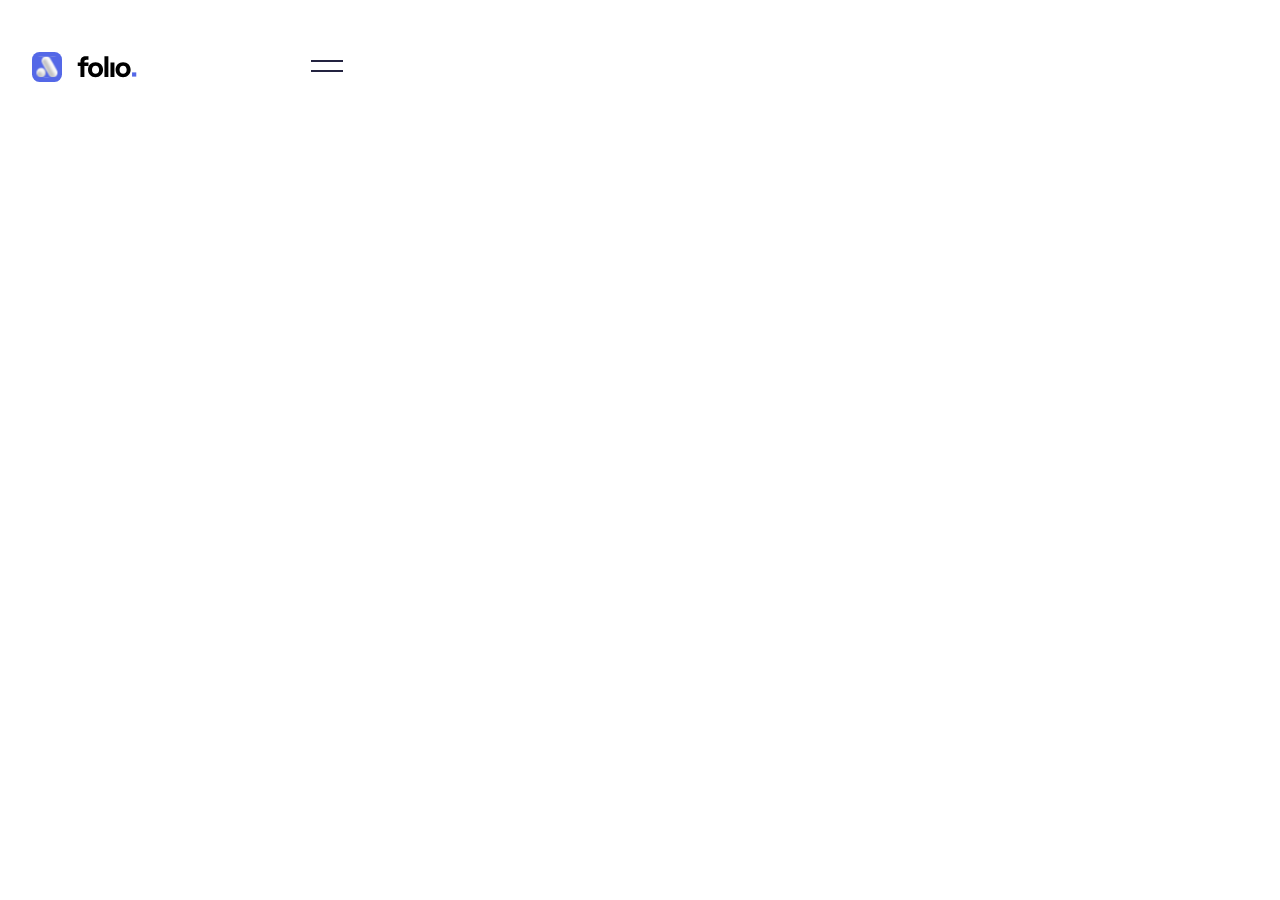
==== index.html @ f4fd773a "Cabeçalho_hero" ====
<!DOCTYPE html>
<html lang="pt-br">
<head>
    <meta charset="UTF-8">
    <meta http-equiv="X-UA-Compatible" content="IE=edge">
    <meta name="viewport" content="width=device-width, initial-scale=1.0">
    <link href="http://fonts.cdnfonts.com/css/sf-pro-display" rel="stylesheet">
    <link rel="stylesheet" href="assets/css/reset.css">
    <link rel="stylesheet" href="assets/css/style.css">
    <title>Folio. - Hero</title>
</head>
<body>
    
    <header class="cabecalho">
       <img src="assets/img/Mobile/logo symbol.svg" alt="Logotipo Folio" class="cabecalho__logo">
       <img src="assets/img/Mobile/folio.svg" alt="Nome Folio" class="cabecalho__folio">
       <button class="cabecalho__menu"><img src="assets/img/Mobile/burger icon.svg" alt=""></button>
       
    </header>
    
</body>
</html>
---- assets/css/style.css ----
body{
    font-family: 'SF Pro Display', sans-serif;
   
}

.cabecalho{
    display: flex;
    justify-content: space-between;
    align-items: center;
    margin: 52px 32px;
  
}

.cabecalho__logo{
    width: 30px;
    height: 30px;
}

.cabecalho__folio{
    position: absolute;
    margin-left: 44.8px;
    width: 60px;
   

}

.cabecalho__menu{
    position: absolute;
    margin-left: 279px;
}

/*.principal__linha{
    position: absolute;
    left: 120px;
    top: -15.31px;

}
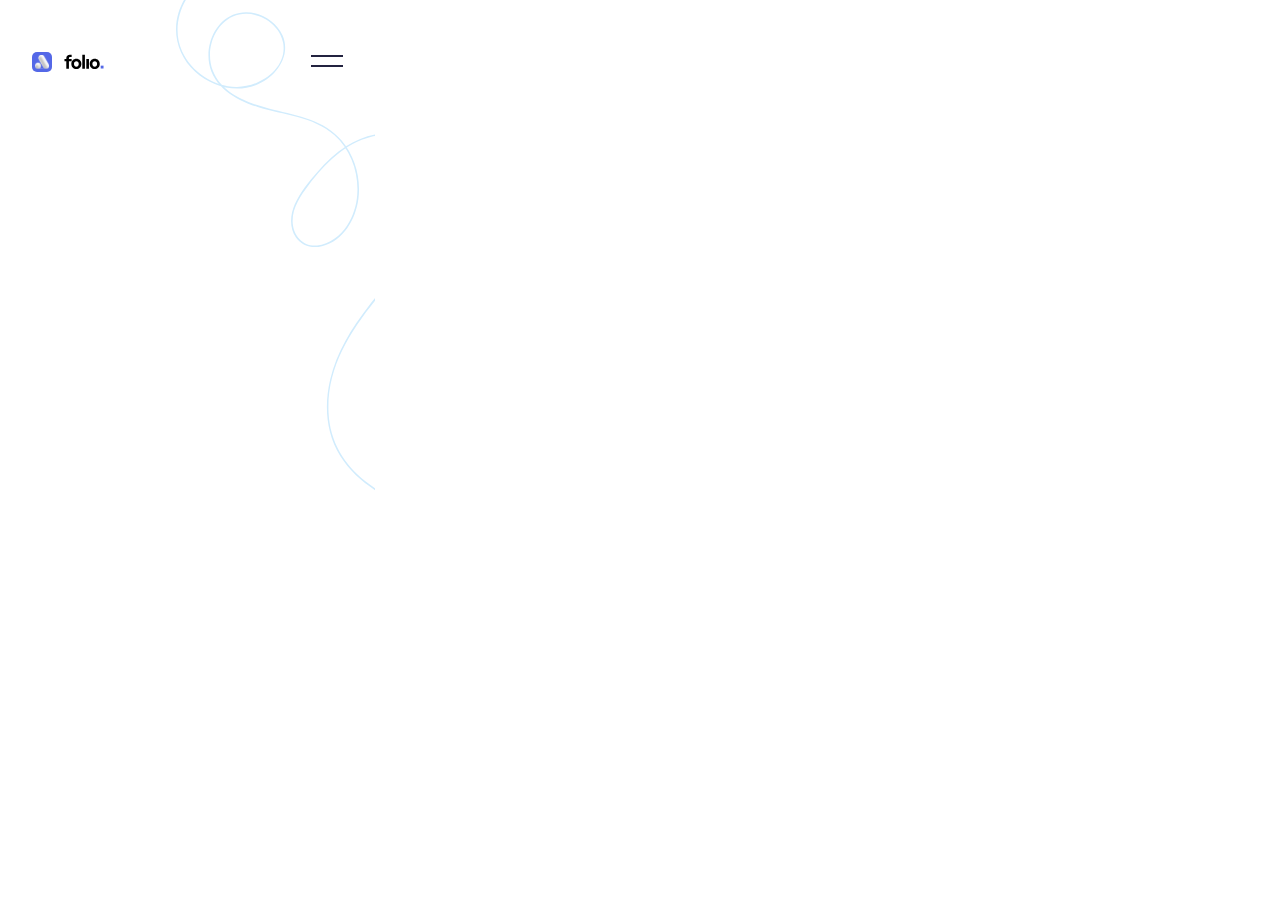
==== commit c99fcd91: "background" ====
--- a/index.html
+++ b/index.html
@@ -15,7 +15,7 @@
        <img src="assets/img/Mobile/logo symbol.svg" alt="Logotipo Folio" class="cabecalho__logo">
        <img src="assets/img/Mobile/folio.svg" alt="Nome Folio" class="cabecalho__folio">
        <button class="cabecalho__menu"><img src="assets/img/Mobile/burger icon.svg" alt=""></button>
-       
+       <img src="assets/img/Mobile/line-1.svg" class="cabecalho__background">
     </header>
     
 </body>
--- a/assets/css/style.css
+++ b/assets/css/style.css
@@ -7,31 +7,34 @@
     display: flex;
     justify-content: space-between;
     align-items: center;
-    margin: 52px 32px;
-  
+    padding: 52px 32px;
+   
+   
 }
 
 .cabecalho__logo{
-    width: 30px;
-    height: 30px;
+    width: 20px;
+    height: 20px;
+ 
 }
 
 .cabecalho__folio{
     position: absolute;
-    margin-left: 44.8px;
-    width: 60px;
-   
-
+    width: 40px;
+    height: 23.7px;
+    padding: 32px;
+    
 }
 
 .cabecalho__menu{
     position: absolute;
-    margin-left: 279px;
+    left: 311px;
+    
 }
 
-/*.principal__linha{
+.cabecalho__background{
     position: absolute;
-    left: 120px;
+    left: 176px;
     top: -15.31px;
-
+   
 }
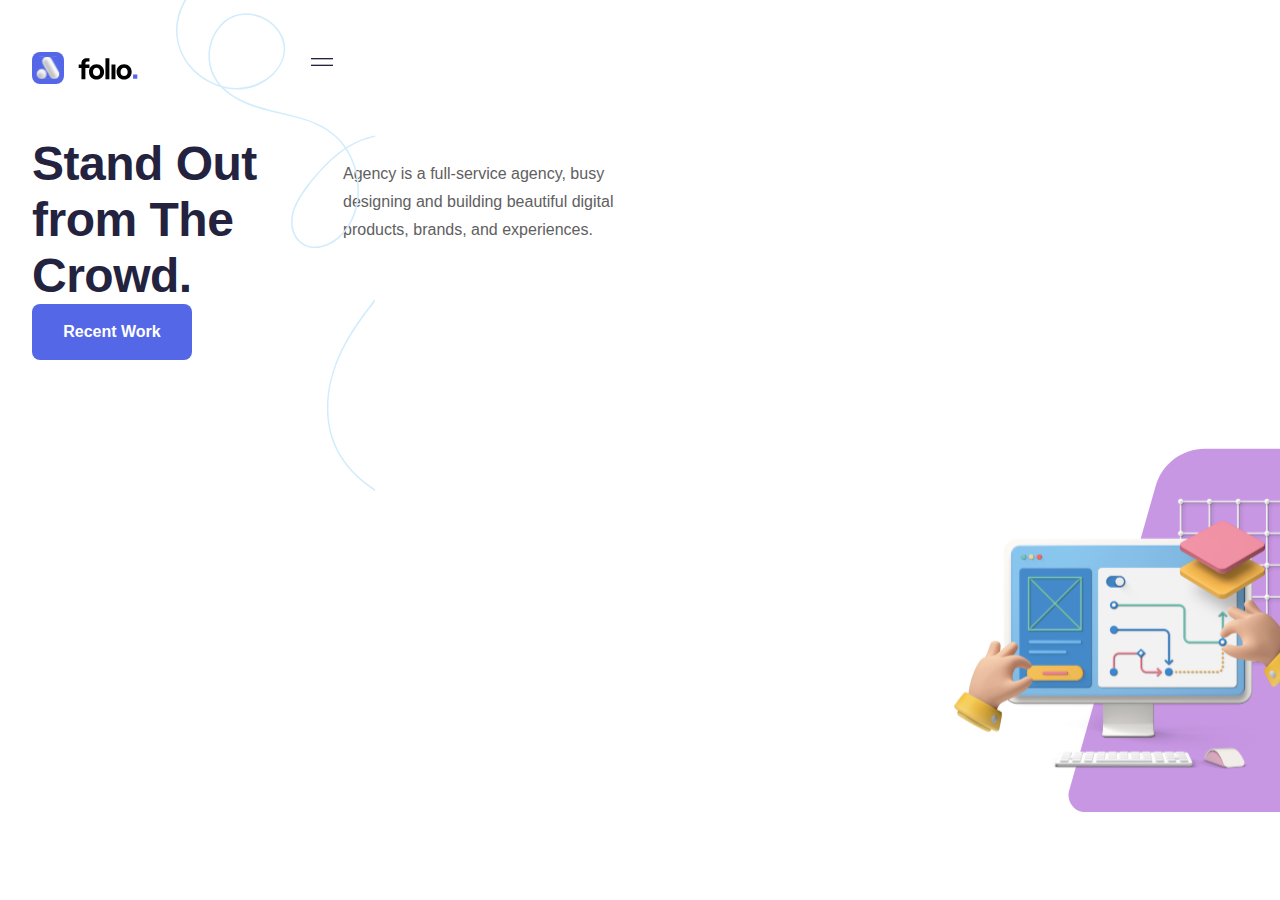
==== commit 8dc3012b: "conclusao Mobile-hero" ====
--- a/index.html
+++ b/index.html
@@ -4,7 +4,7 @@
     <meta charset="UTF-8">
     <meta http-equiv="X-UA-Compatible" content="IE=edge">
     <meta name="viewport" content="width=device-width, initial-scale=1.0">
-    <link href="http://fonts.cdnfonts.com/css/sf-pro-display" rel="stylesheet">
+    <link rel="preconnect" href="https://fonts.googleapis.com">
     <link rel="stylesheet" href="assets/css/reset.css">
     <link rel="stylesheet" href="assets/css/style.css">
     <title>Folio. - Hero</title>
@@ -14,9 +14,20 @@
     <header class="cabecalho">
        <img src="assets/img/Mobile/logo symbol.svg" alt="Logotipo Folio" class="cabecalho__logo">
        <img src="assets/img/Mobile/folio.svg" alt="Nome Folio" class="cabecalho__folio">
-       <button class="cabecalho__menu"><img src="assets/img/Mobile/burger icon.svg" alt=""></button>
-       <img src="assets/img/Mobile/line-1.svg" class="cabecalho__background">
+       <button class="cabecalho__menu"><img src="assets/img/Mobile/burger icon.svg" alt="menu"></button>
+       <img src="assets/img/Mobile/line-1.svg"  alt="Background" class="cabecalho__background">
     </header>
-    
+    <main class="principal">
+        <section class="textos">
+            <h1 class="texto1">Stand Out from The Crowd.</h1>
+            <p>Agency is a full-service agency, busy designing and building beautiful digital products, brands, and experiences.</p>
+        </section>
+        <section class="botao">
+            <button class="botao__recent">Recent Work</button>
+        </section>
+        <div class="imagem">
+            <img src="assets/img/Mobile/3d + wall copy.svg" alt="imagem" class="imagem__mobile3d">
+        </div>
+    </main>
 </body>
 </html>--- a/assets/css/style.css
+++ b/assets/css/style.css
@@ -1,40 +1,97 @@
 body{
-    font-family: 'SF Pro Display', sans-serif;
-   
+    font-family: 'Roboto', sans-serif;
 }
 
 .cabecalho{
     display: flex;
     justify-content: space-between;
-    align-items: center;
     padding: 52px 32px;
-   
-   
 }
 
 .cabecalho__logo{
-    width: 20px;
-    height: 20px;
- 
+    width: 32px;
+    height: 32px;
 }
 
 .cabecalho__folio{
     position: absolute;
-    width: 40px;
+    width: 60px;
     height: 23.7px;
-    padding: 32px;
-    
+    padding: 5px 46px ;
+
 }
 
 .cabecalho__menu{
     position: absolute;
     left: 311px;
-    
+    width: 22px;
+    height: 2px;
 }
-
 .cabecalho__background{
     position: absolute;
     left: 176px;
-    top: -15.31px;
+    top: -14.31px;
+}
+
+.principal{
+    padding: 0px 32px;
+}
+
+.textos{
+    display: flex;
+    flex-wrap: wrap;
+}
+
+.texto1{
+    width: 311px;
+    height: 168px;
+    font-size: 48px;
+    font-weight: 700;
+    letter-spacing: -0.5px;
+    line-height: 56px;
+    color: #232340;
+}
+
+p{
+    width: 311px;
+    height: 84px;
+    top: 192px;
+    font-weight: 400;
+    font-size: 16px;
+    line-height: 28px;
+    color: #606060;
+    padding: 24px 0px;
+}
+
+.botao{
+    display: flex;
+    align-items: center;
+}
+
+.botao__recent{
+    width: 160px;
+    height: 56px;
+    border-radius: 8px;
+    background-color: #5468E7;
+    font-weight: 600;
+    font-size: 16px;
+    line-height: 22px;
+    align-items: center;
+    text-decoration: none;
+    cursor: pointer;
+    color: #FFFFFF;
+}
+
+.imagem{
+    display: flex;
+    justify-self: end;
    
 }
+
+.imagem__mobile3d{
+position: absolute;
+top: 337px;
+right: -3px
+
+;
+}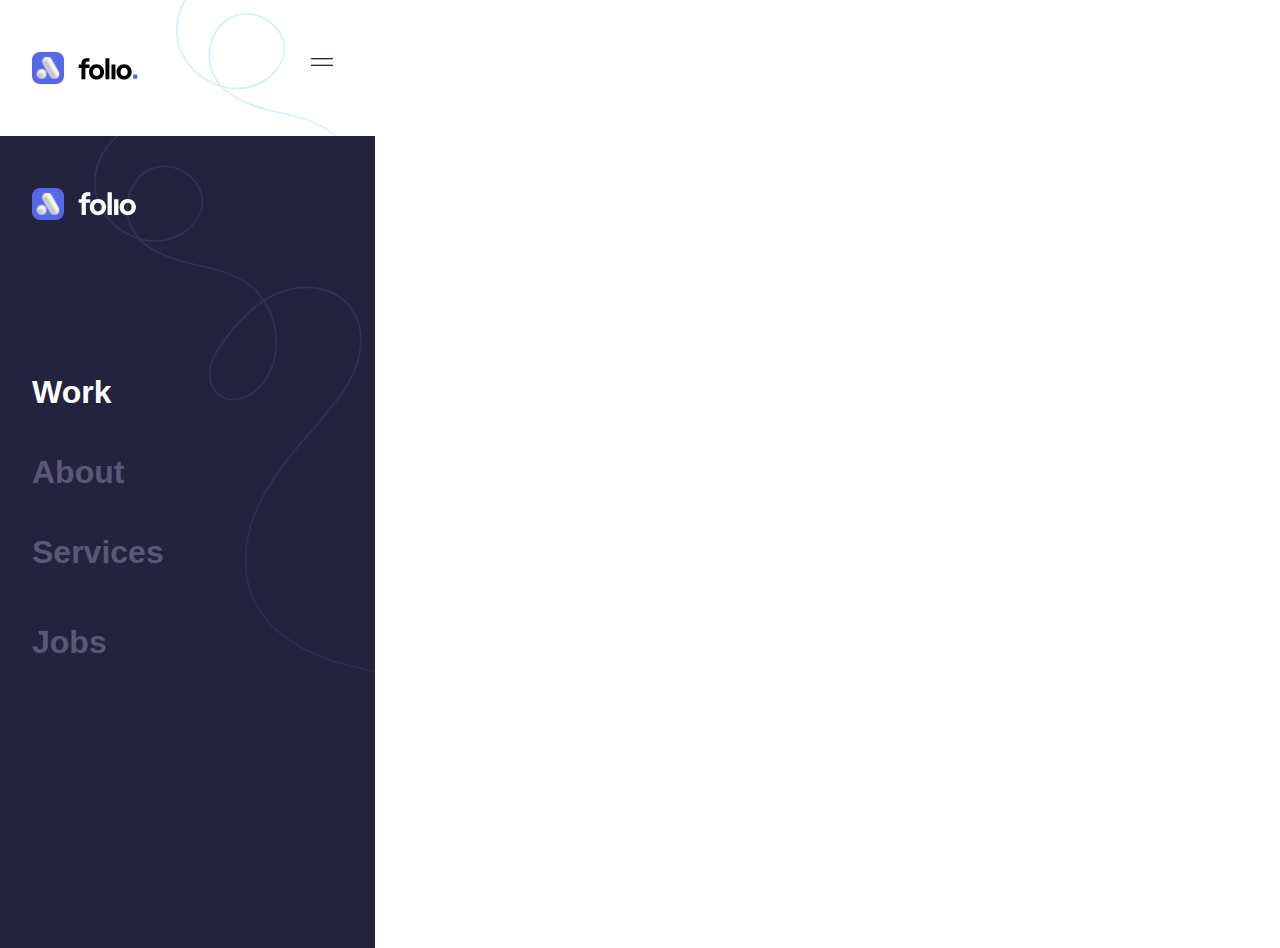
==== commit 78f4e678: "layout menu lateral incompleto" ====
--- a/index.html
+++ b/index.html
@@ -15,19 +15,17 @@
        <img src="assets/img/Mobile/logo symbol.svg" alt="Logotipo Folio" class="cabecalho__logo">
        <img src="assets/img/Mobile/folio.svg" alt="Nome Folio" class="cabecalho__folio">
        <button class="cabecalho__menu"><img src="assets/img/Mobile/burger icon.svg" alt="menu"></button>
-       <img src="assets/img/Mobile/line-1.svg"  alt="Background" class="cabecalho__background">
+      
     </header>
-    <main class="principal">
-        <section class="textos">
-            <h1 class="texto1">Stand Out from The Crowd.</h1>
-            <p>Agency is a full-service agency, busy designing and building beautiful digital products, brands, and experiences.</p>
-        </section>
-        <section class="botao">
-            <button class="botao__recent">Recent Work</button>
-        </section>
-        <div class="imagem">
-            <img src="assets/img/Mobile/3d + wall copy.svg" alt="imagem" class="imagem__mobile3d">
-        </div>
-    </main>
+    <nav class="menu-lateral">
+        <img src="assets/img/Mobile/logo symbol.svg" alt="Logotipo" class="menu-lateral__logo">
+        <img src="assets/img/Mobile/folio_branco.svg" alt="nome Folio." class="menu-lateral__folio">
+        <a href="#" class="menu-lateral__link menu-lateral__link--work">Work</a>
+        <a href="#" class="menu-lateral__link menu-lateral__link--about">About</a>
+        <a href="#" class="menu-lateral__link menu-lateral__link--services">Services</a>
+        <a href="#" class="menu-lateral__link menu-lateral__link--jobs">Jobs</a>
+    </nav>
+
+    
 </body>
 </html>--- a/assets/css/style.css
+++ b/assets/css/style.css
@@ -1,5 +1,8 @@
 body{
     font-family: 'Roboto', sans-serif;
+    background: url(../img/Mobile/line-1.svg);
+    background-repeat: no-repeat;
+    background-position: 176px -14.31px;
 }
 
 .cabecalho{
@@ -33,65 +36,68 @@
     top: -14.31px;
 }
 
-.principal{
-    padding: 0px 32px;
+.menu-lateral{
+    display: flex;
+    flex-direction: column;
+    width: 375px;
+    height: 812px;
+    background: url(../img/Mobile/Path\ Copy_menu-lateral.svg);
+    background-repeat: no-repeat;
+    background-position: 94px -13px ;
+    background-color: #232340;
+
 }
 
-.textos{
-    display: flex;
-    flex-wrap: wrap;
+.menu-lateral__logo{
+    width: 32px;
+    height: 32px;
+    padding: 52px 32px;
+}
+.menu-lateral__folio{
+    width: 60px;
+    height: 23.87px;
+    position: absolute;
+    padding: 56.35px 76.8px;
+    
 }
 
-.texto1{
-    width: 311px;
-    height: 168px;
-    font-size: 48px;
+.menu-lateral__link--work{
+    width: 75px;
+    height: 40px;
+    font-size: 32px;
+    line-height: 40px;
     font-weight: 700;
-    letter-spacing: -0.5px;
-    line-height: 56px;
-    color: #232340;
+    color: #FFFFFF;
+    margin: 100px 268px 506px 32px;
 }
 
-p{
-    width: 311px;
-    height: 84px;
-    top: 192px;
-    font-weight: 400;
-    font-size: 16px;
-    line-height: 28px;
-    color: #606060;
-    padding: 24px 0px;
+.menu-lateral__link--about{
+    height: 40px;
+    font-size: 32px;
+    font-weight: 700;
+    color: #595976;
+    position: absolute;
+    margin: 320px 255px 426px 32px;
+    
 }
 
-.botao{
-    display: flex;
-    align-items: center;
+.menu-lateral__link--services{
+    height: 40px;
+    font-size: 32px;
+    color: #595976;
+    font-weight: 700;
+    position: absolute;
+    margin: 400px 255px 426px 32px;
 }
 
-.botao__recent{
-    width: 160px;
-    height: 56px;
-    border-radius: 8px;
-    background-color: #5468E7;
-    font-weight: 600;
-    font-size: 16px;
-    line-height: 22px;
-    align-items: center;
-    text-decoration: none;
-    cursor: pointer;
-    color: #FFFFFF;
+.menu-lateral__link--jobs{
+    height: 40px;
+    font-size: 32px;
+    color: #595976;
+    font-weight: 700;
+    position: absolute;
+    margin: 490px 255px 426px 32px;
+
 }
 
-.imagem{
-    display: flex;
-    justify-self: end;
-   
-}
 
-.imagem__mobile3d{
-position: absolute;
-top: 337px;
-right: -3px
-
-;
-}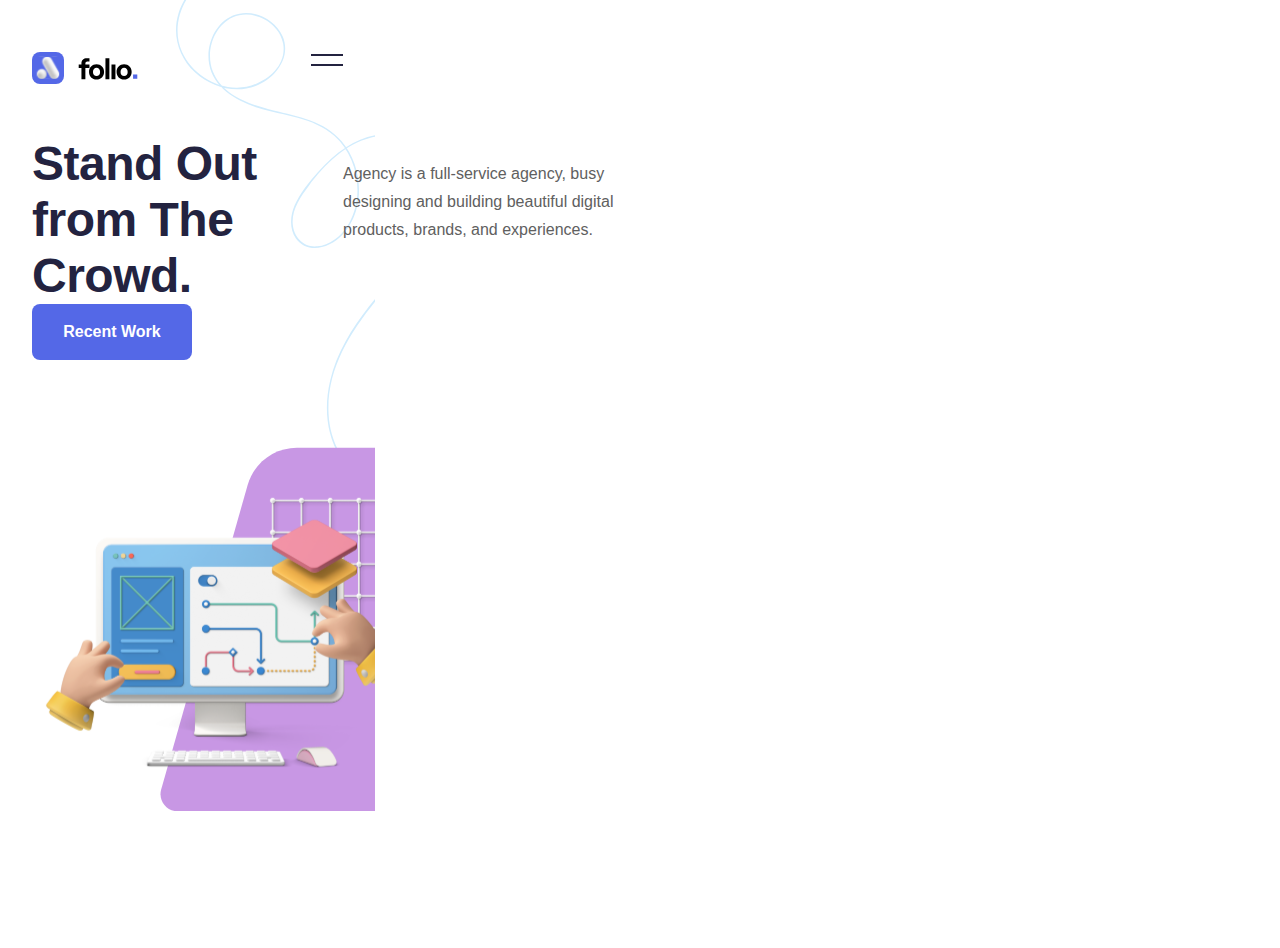
==== commit 1ad73590: "Mobile-menu completo" ====
--- a/index.html
+++ b/index.html
@@ -20,12 +20,27 @@
     <nav class="menu-lateral">
         <img src="assets/img/Mobile/logo symbol.svg" alt="Logotipo" class="menu-lateral__logo">
         <img src="assets/img/Mobile/folio_branco.svg" alt="nome Folio." class="menu-lateral__folio">
-        <a href="#" class="menu-lateral__link menu-lateral__link--work">Work</a>
-        <a href="#" class="menu-lateral__link menu-lateral__link--about">About</a>
-        <a href="#" class="menu-lateral__link menu-lateral__link--services">Services</a>
-        <a href="#" class="menu-lateral__link menu-lateral__link--jobs">Jobs</a>
+        <a href="assets/pages/404.html"><button class="menu-lateral__fechar"><img src="assets/img/Mobile/burger icon - x.svg" alt="Retornar"></button></a>
+        <a href="assets/pages/work.html" class="menu-lateral__link menu-lateral__link--work">Work</a>
+        <a href="assets/pages/about.html" class="menu-lateral__link menu-lateral__link--about">About</a>
+        <a href="assets/pages/services.html" class="menu-lateral__link menu-lateral__link--services">Services</a>
+        <a href="assets/pages/jobs.html" class="menu-lateral__link menu-lateral__link--jobs">Jobs</a>
+        <img src="assets/img/Mobile/logo-instagram.svg" alt="Logo Instagram" class="logo__instagram">
+        <div class="logo__instagram--borda"></div>
+        <img src="assets/img/Mobile/logo-youtube.svg" alt="Logo Youtube" class="logo__youtube">
+        <img src="assets/img/Mobile/icon-facebook.svg" alt="Logo Facebook" class="logo__facebook">
+        
     </nav>
-
-    
+    <script src="index.js"></script>
+    <main class="principal">
+        <section class="textos">
+            <h1 class="texto1">Stand Out from The Crowd.</h1>
+            <p>Agency is a full-service agency, busy designing and building beautiful digital products, brands, and experiences.</p>
+        </section>
+        <section class="botao">
+            <a href="assets/pages/recent_work.html"><button class="botao__recent">Recent Work</button></a>
+        </section>
+        <div id="imagem"></div>
+    </main>
 </body>
 </html>--- a/assets/css/style.css
+++ b/assets/css/style.css
@@ -3,8 +3,9 @@
     background: url(../img/Mobile/line-1.svg);
     background-repeat: no-repeat;
     background-position: 176px -14.31px;
-}
-
+   
+}
+/*Cabeçalho*/
 .cabecalho{
     display: flex;
     justify-content: space-between;
@@ -27,7 +28,7 @@
 .cabecalho__menu{
     position: absolute;
     left: 311px;
-    width: 22px;
+    width: 32px;
     height: 2px;
 }
 .cabecalho__background{
@@ -36,16 +37,26 @@
     top: -14.31px;
 }
 
+ /*Menu lateral - Menu*/
 .menu-lateral{
     display: flex;
     flex-direction: column;
-    width: 375px;
     height: 812px;
     background: url(../img/Mobile/Path\ Copy_menu-lateral.svg);
     background-repeat: no-repeat;
     background-position: 94px -13px ;
     background-color: #232340;
 
+    position: absolute;
+    right:  -100vh;
+    transition: .25s;
+    
+}
+
+.menu-lateral--ativo{
+    position: absolute; top: -0%;
+    right: 0;
+    transition: .25s;
 }
 
 .menu-lateral__logo{
@@ -61,6 +72,13 @@
     
 }
 
+.menu-lateral__fechar{
+    position: absolute;
+    padding-left: 304.37px;
+    top: 40.37px;
+   
+}
+
 .menu-lateral__link--work{
     width: 75px;
     height: 40px;
@@ -100,4 +118,101 @@
 
 }
 
-
+.logo__instagram{
+    position: absolute;
+    width: 11px;
+    height: 11px;
+    top: 716px;
+    left: 204px;
+      
+    
+}
+
+.logo__instagram--borda{
+    position: absolute;
+    width: 27px;
+    height: 27px;
+    top: 708px;
+    left: 195px;
+    border-radius: 50%;
+    mix-blend-mode: normal;
+    opacity: 0.2;
+    border: 1px solid #D8D8D8;
+}
+
+.logo__youtube{
+    position: absolute;
+    width: 30px;
+    height: 30px;
+    top: 706px;
+    left: 132px;
+}
+.logo__facebook{
+    position: absolute;
+    width: 30px;
+    height: 30px;
+    top: 706px;
+    left: 61px;
+}
+/*corpo - Page Home*/
+.principal{
+    padding: 0px 32px;
+}
+
+.textos{
+    display: flex;
+    flex-wrap: wrap;
+}
+
+.texto1{
+    width: 311px;
+    height: 168px;
+    font-size: 48px;
+    font-weight: 700;
+    letter-spacing: -0.5px;
+    line-height: 56px;
+    color: #232340;
+}
+
+p{
+    width: 311px;
+    height: 84px;
+    top: 192px;
+    font-weight: 400;
+    font-size: 16px;
+    line-height: 28px;
+    color: #606060;
+    padding: 24px 0px;
+}
+
+.botao{
+    display: flex;
+    align-items: center;
+}
+
+.botao__recent{
+    width: 160px;
+    height: 56px;
+    border-radius: 8px;
+    background-color: #5468E7;
+    font-weight: 600;
+    font-size: 16px;
+    line-height: 22px;
+    align-items: center;
+    text-decoration: none;
+    cursor: pointer;
+    color: #FFFFFF;
+}
+/*imagem final como background*/
+main{
+    height: 700px;
+    background: url(../img/Mobile/3d\ +\ wall\ copy.svg);
+    background-repeat: no-repeat;
+    background-position: 0px 200px ;
+}
+
+
+
+
+
+
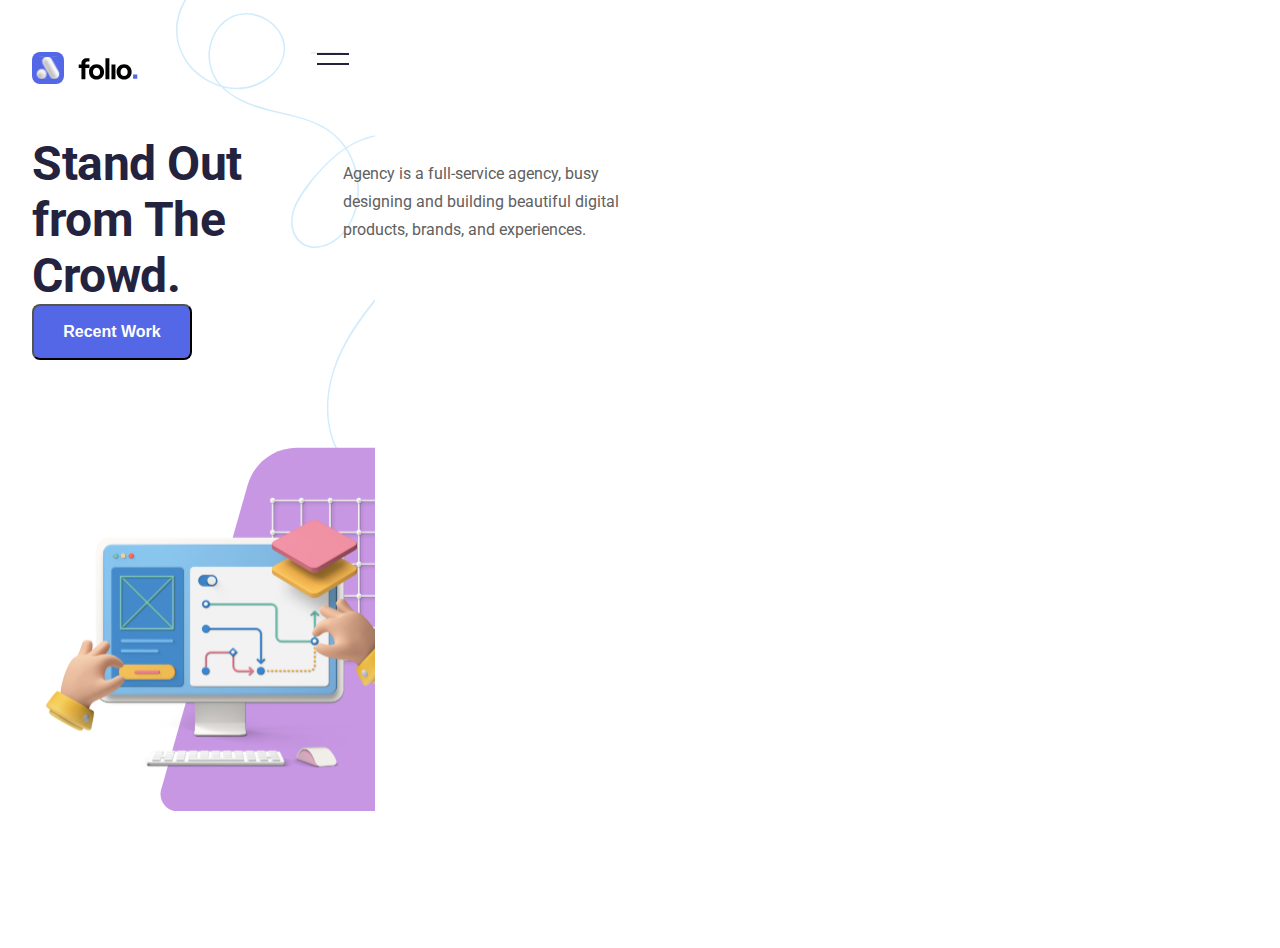
==== commit 9b344fbe: "Atualização para entrega" ====
--- a/index.html
+++ b/index.html
@@ -2,12 +2,12 @@
 <html lang="pt-br">
 <head>
     <meta charset="UTF-8">
-    <meta http-equiv="X-UA-Compatible" content="IE=edge">
-    <meta name="viewport" content="width=device-width, initial-scale=1.0">
-    <link rel="preconnect" href="https://fonts.googleapis.com">
+    <meta name="viewport" content="width=device-width">
+    <title>Folio. - Hero</title>
     <link rel="stylesheet" href="assets/css/reset.css">
     <link rel="stylesheet" href="assets/css/style.css">
-    <title>Folio. - Hero</title>
+    <link href="https://fonts.googleapis.com/css2?family=Roboto:wght@300&display=swap" rel="stylesheet">
+    
 </head>
 <body>
     
@@ -20,7 +20,7 @@
     <nav class="menu-lateral">
         <img src="assets/img/Mobile/logo symbol.svg" alt="Logotipo" class="menu-lateral__logo">
         <img src="assets/img/Mobile/folio_branco.svg" alt="nome Folio." class="menu-lateral__folio">
-        <a href="assets/pages/404.html"><button class="menu-lateral__fechar"><img src="assets/img/Mobile/burger icon - x.svg" alt="Retornar"></button></a>
+        <a href="assets/pages/404.html"><img src="assets/img/Mobile/burger icon - x.svg" alt="Retornar" class="menu-lateral__fechar"></a>
         <a href="assets/pages/work.html" class="menu-lateral__link menu-lateral__link--work">Work</a>
         <a href="assets/pages/about.html" class="menu-lateral__link menu-lateral__link--about">About</a>
         <a href="assets/pages/services.html" class="menu-lateral__link menu-lateral__link--services">Services</a>
--- a/assets/css/style.css
+++ b/assets/css/style.css
@@ -30,6 +30,8 @@
     left: 311px;
     width: 32px;
     height: 2px;
+    border: none;
+
 }
 .cabecalho__background{
     position: absolute;
@@ -74,8 +76,12 @@
 
 .menu-lateral__fechar{
     position: absolute;
-    padding-left: 304.37px;
     top: 40.37px;
+    left: 304.37px;
+    
+   
+   
+
    
 }
 
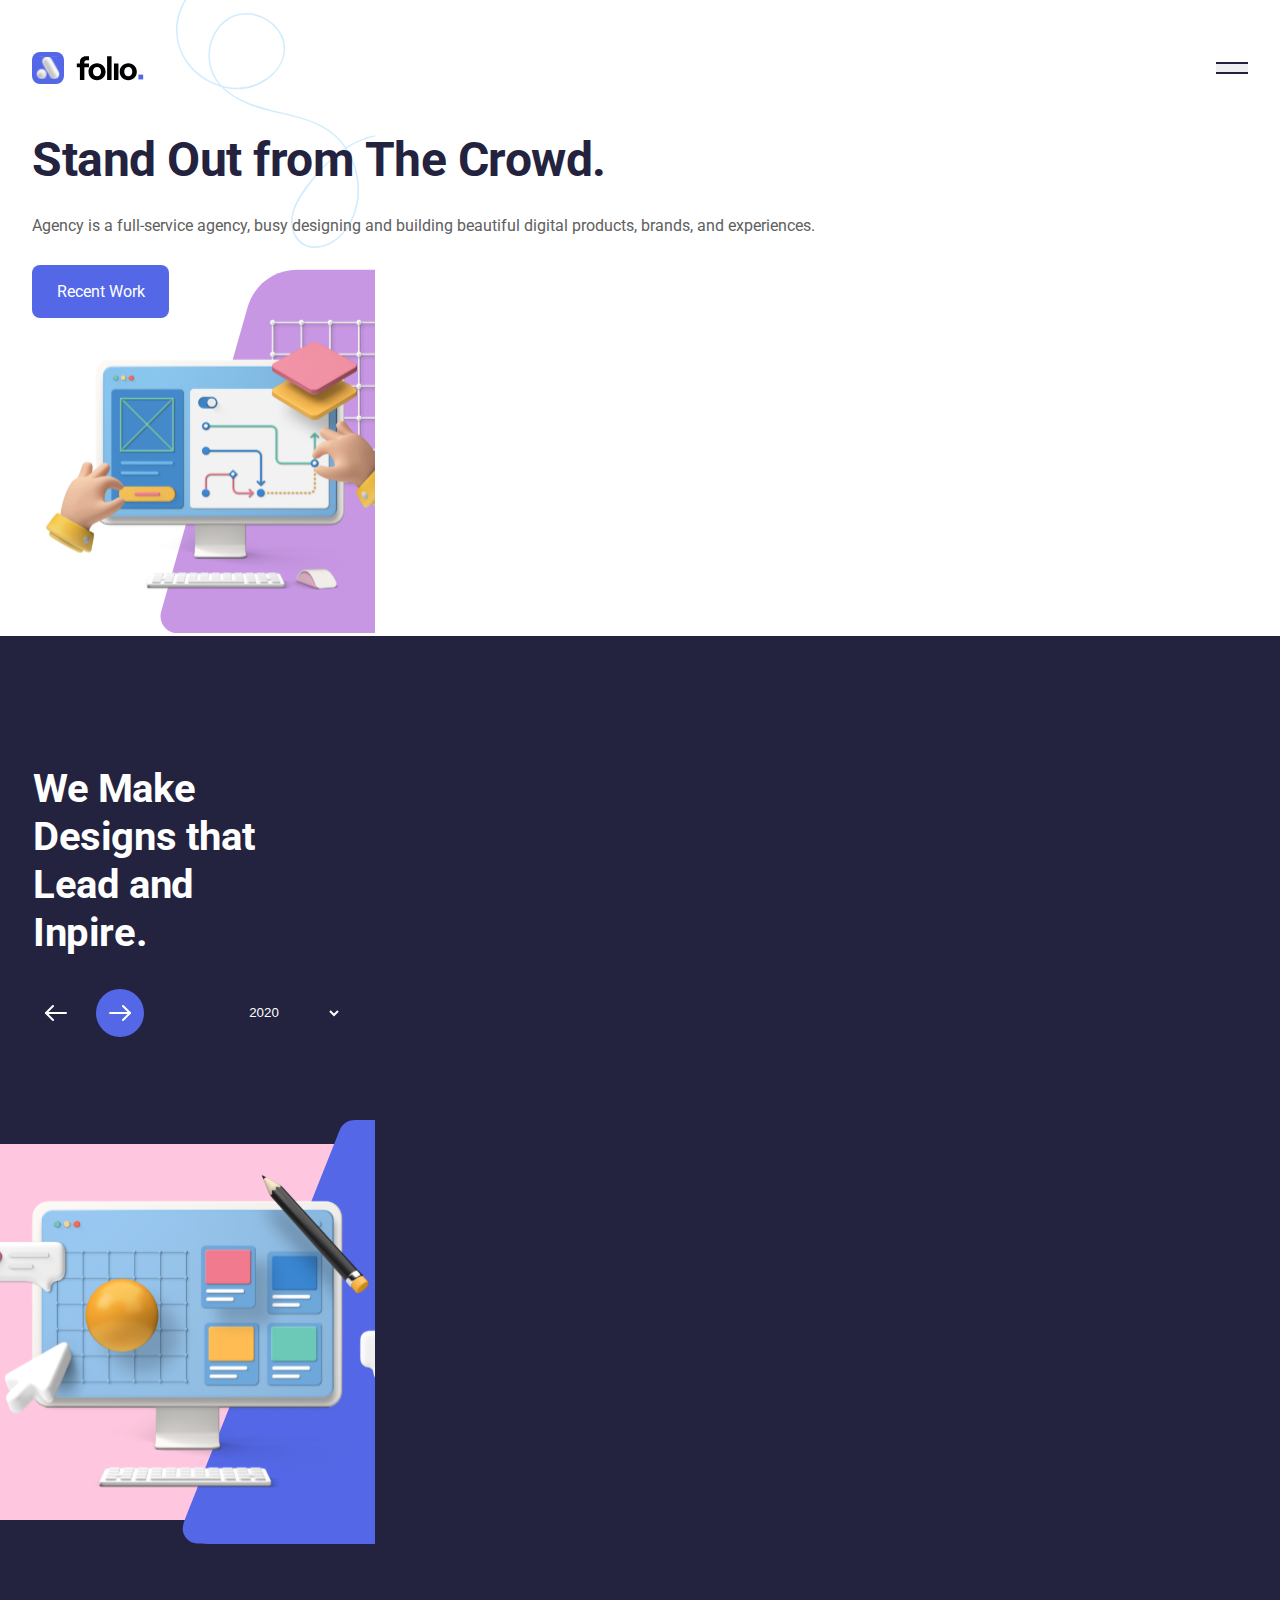
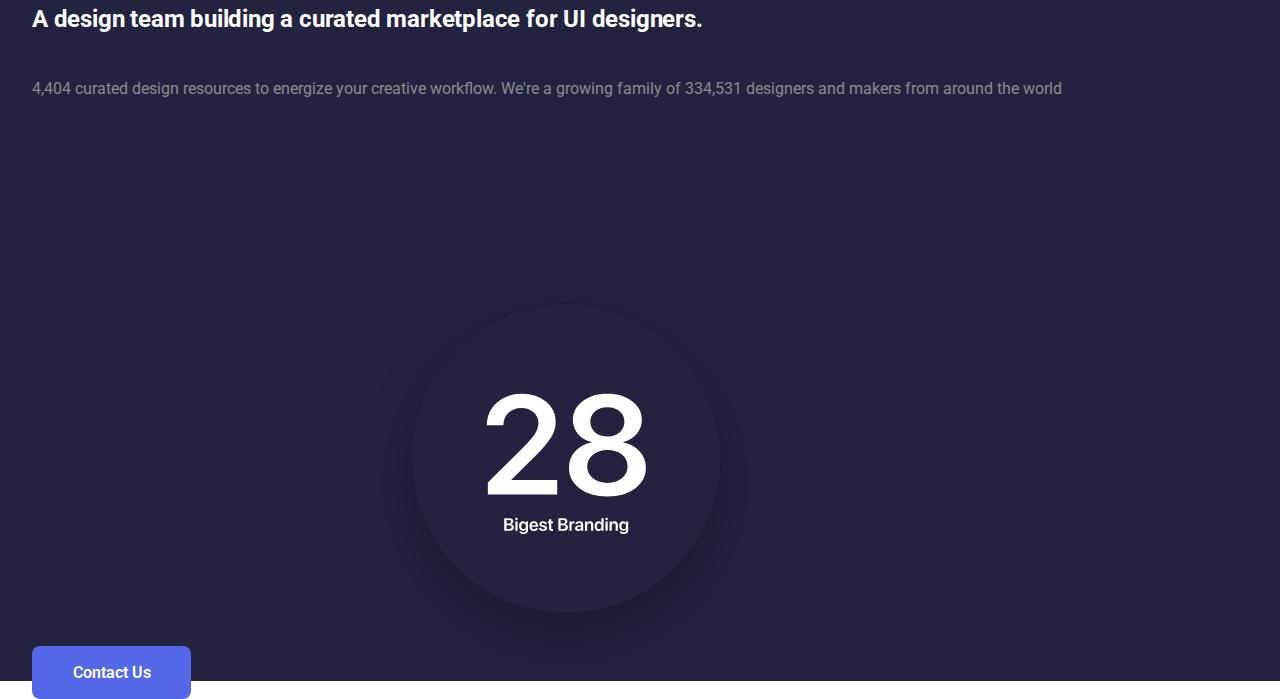
==== commit edc6699c: "refazendo_desafio" ====
--- a/index.html
+++ b/index.html
@@ -2,45 +2,52 @@
 <html lang="pt-br">
 <head>
     <meta charset="UTF-8">
-    <meta name="viewport" content="width=device-width">
-    <title>Folio. - Hero</title>
+    <meta http-equiv="X-UA-Compatible" content="IE=edge">
+    <meta name="viewport" content="width=device-width, initial-scale=1.0">
+    <link href="https://fonts.googleapis.com/css2?family=Roboto:wght@400;700&display=swap" rel="stylesheet">
     <link rel="stylesheet" href="assets/css/reset.css">
     <link rel="stylesheet" href="assets/css/style.css">
-    <link href="https://fonts.googleapis.com/css2?family=Roboto:wght@300&display=swap" rel="stylesheet">
+    <title>Folio.| Hero</title>
+</head>
+
+
+<body>
+   <header class="cabecalho">
+      <img src="assets/img/logo_mobile.svg" alt="Logo Folio" class="cabecalho__logo">
+     <button class="cabecalho__menu"></button>
+   </header>
     
-</head>
-<body>
+   <main class="corpo">
+      <section class="principal">
+        <h1 class="principal__texto-principal">Stand Out from The Crowd.</h1>
+        <p class="principal__texto-secundario">Agency is a full-service agency, busy designing and building beautiful digital products, brands, and experiences.</p>
+        <a href="#" class="principal__botao">Recent Work</a>
+      </section>
+       <div class="img_background">
+        <img src="assets/img/img_bg_mobile.svg" alt="Monitor" >
+        </div>
+
+
+      <section class="sobre">
+        <h2 class="sobre__texto-principal">We Make Designs that Lead and Inpire.</h2>
+        <div class="sobre__botoes">
+          <a class="sobre__botoes-button-left"><img src="assets/img/bt-left-normal.svg" alt="botão retornar"></a>
+        <a class="sobre__botoes-button-right"><img src="assets/img/bt-arrow-down.svg" alt="botão proximo"></a>
+        <select name="ano" id="sobre__botoes-dropdown">
+          <option value="2020">2020</option>
+          <option value="2021">2021</option>
+          <option value="2022">2022</option>
+        </select>
+        </div>
+      <section class="sobre__secundario">
+        <img src="assets/img/img-sobre.svg" alt="Monitor e teclado" class="sobre__secundario-imagem">
+        <h3 class="sobre__secundario-texto-principal">A design team building a curated marketplace for UI designers.</h3>
+        <p class="sobre__secundario-texto-secundario">4,404 curated design resources to energize your creative workflow. We're a growing family of 334,531 designers and makers from around the world</p>
+        <a href="#" class="sobre__secundario-botao-contate-nos">Contact Us</a>
+        <img src="assets/img/number-sobre.svg" alt="numero 28" class="sobre__secundario-numero">
+
+      </main>
+
     
-    <header class="cabecalho">
-       <img src="assets/img/Mobile/logo symbol.svg" alt="Logotipo Folio" class="cabecalho__logo">
-       <img src="assets/img/Mobile/folio.svg" alt="Nome Folio" class="cabecalho__folio">
-       <button class="cabecalho__menu"><img src="assets/img/Mobile/burger icon.svg" alt="menu"></button>
-      
-    </header>
-    <nav class="menu-lateral">
-        <img src="assets/img/Mobile/logo symbol.svg" alt="Logotipo" class="menu-lateral__logo">
-        <img src="assets/img/Mobile/folio_branco.svg" alt="nome Folio." class="menu-lateral__folio">
-        <a href="assets/pages/404.html"><img src="assets/img/Mobile/burger icon - x.svg" alt="Retornar" class="menu-lateral__fechar"></a>
-        <a href="assets/pages/work.html" class="menu-lateral__link menu-lateral__link--work">Work</a>
-        <a href="assets/pages/about.html" class="menu-lateral__link menu-lateral__link--about">About</a>
-        <a href="assets/pages/services.html" class="menu-lateral__link menu-lateral__link--services">Services</a>
-        <a href="assets/pages/jobs.html" class="menu-lateral__link menu-lateral__link--jobs">Jobs</a>
-        <img src="assets/img/Mobile/logo-instagram.svg" alt="Logo Instagram" class="logo__instagram">
-        <div class="logo__instagram--borda"></div>
-        <img src="assets/img/Mobile/logo-youtube.svg" alt="Logo Youtube" class="logo__youtube">
-        <img src="assets/img/Mobile/icon-facebook.svg" alt="Logo Facebook" class="logo__facebook">
-        
-    </nav>
-    <script src="index.js"></script>
-    <main class="principal">
-        <section class="textos">
-            <h1 class="texto1">Stand Out from The Crowd.</h1>
-            <p>Agency is a full-service agency, busy designing and building beautiful digital products, brands, and experiences.</p>
-        </section>
-        <section class="botao">
-            <a href="assets/pages/recent_work.html"><button class="botao__recent">Recent Work</button></a>
-        </section>
-        <div id="imagem"></div>
-    </main>
 </body>
 </html>--- a/assets/css/style.css
+++ b/assets/css/style.css
@@ -1,224 +1,20 @@
+@import url(cabecalho.css);
+@import url(principal_home.css);
+@import url(sobre.css);
+
+:root{
+    --dark: #232340;
+    --branco: #FFFFFF;
+    --text-light:#606060; 
+    --azul:#5468E7;
+    --dark-mode:#8B8B8B;
+
+    --font-family-padrao: 'Roboto', sans-serif;
+}
+
 body{
     font-family: 'Roboto', sans-serif;
-    background: url(../img/Mobile/line-1.svg);
-    background-repeat: no-repeat;
-    background-position: 176px -14.31px;
-   
-}
-/*Cabeçalho*/
-.cabecalho{
-    display: flex;
-    justify-content: space-between;
-    padding: 52px 32px;
+     background: url('../img/bg_line.svg') no-repeat;
+    background-position: 176px -14.31px; 
 }
 
-.cabecalho__logo{
-    width: 32px;
-    height: 32px;
-}
-
-.cabecalho__folio{
-    position: absolute;
-    width: 60px;
-    height: 23.7px;
-    padding: 5px 46px ;
-
-}
-
-.cabecalho__menu{
-    position: absolute;
-    left: 311px;
-    width: 32px;
-    height: 2px;
-    border: none;
-
-}
-.cabecalho__background{
-    position: absolute;
-    left: 176px;
-    top: -14.31px;
-}
-
- /*Menu lateral - Menu*/
-.menu-lateral{
-    display: flex;
-    flex-direction: column;
-    height: 812px;
-    background: url(../img/Mobile/Path\ Copy_menu-lateral.svg);
-    background-repeat: no-repeat;
-    background-position: 94px -13px ;
-    background-color: #232340;
-
-    position: absolute;
-    right:  -100vh;
-    transition: .25s;
-    
-}
-
-.menu-lateral--ativo{
-    position: absolute; top: -0%;
-    right: 0;
-    transition: .25s;
-}
-
-.menu-lateral__logo{
-    width: 32px;
-    height: 32px;
-    padding: 52px 32px;
-}
-.menu-lateral__folio{
-    width: 60px;
-    height: 23.87px;
-    position: absolute;
-    padding: 56.35px 76.8px;
-    
-}
-
-.menu-lateral__fechar{
-    position: absolute;
-    top: 40.37px;
-    left: 304.37px;
-    
-   
-   
-
-   
-}
-
-.menu-lateral__link--work{
-    width: 75px;
-    height: 40px;
-    font-size: 32px;
-    line-height: 40px;
-    font-weight: 700;
-    color: #FFFFFF;
-    margin: 100px 268px 506px 32px;
-}
-
-.menu-lateral__link--about{
-    height: 40px;
-    font-size: 32px;
-    font-weight: 700;
-    color: #595976;
-    position: absolute;
-    margin: 320px 255px 426px 32px;
-    
-}
-
-.menu-lateral__link--services{
-    height: 40px;
-    font-size: 32px;
-    color: #595976;
-    font-weight: 700;
-    position: absolute;
-    margin: 400px 255px 426px 32px;
-}
-
-.menu-lateral__link--jobs{
-    height: 40px;
-    font-size: 32px;
-    color: #595976;
-    font-weight: 700;
-    position: absolute;
-    margin: 490px 255px 426px 32px;
-
-}
-
-.logo__instagram{
-    position: absolute;
-    width: 11px;
-    height: 11px;
-    top: 716px;
-    left: 204px;
-      
-    
-}
-
-.logo__instagram--borda{
-    position: absolute;
-    width: 27px;
-    height: 27px;
-    top: 708px;
-    left: 195px;
-    border-radius: 50%;
-    mix-blend-mode: normal;
-    opacity: 0.2;
-    border: 1px solid #D8D8D8;
-}
-
-.logo__youtube{
-    position: absolute;
-    width: 30px;
-    height: 30px;
-    top: 706px;
-    left: 132px;
-}
-.logo__facebook{
-    position: absolute;
-    width: 30px;
-    height: 30px;
-    top: 706px;
-    left: 61px;
-}
-/*corpo - Page Home*/
-.principal{
-    padding: 0px 32px;
-}
-
-.textos{
-    display: flex;
-    flex-wrap: wrap;
-}
-
-.texto1{
-    width: 311px;
-    height: 168px;
-    font-size: 48px;
-    font-weight: 700;
-    letter-spacing: -0.5px;
-    line-height: 56px;
-    color: #232340;
-}
-
-p{
-    width: 311px;
-    height: 84px;
-    top: 192px;
-    font-weight: 400;
-    font-size: 16px;
-    line-height: 28px;
-    color: #606060;
-    padding: 24px 0px;
-}
-
-.botao{
-    display: flex;
-    align-items: center;
-}
-
-.botao__recent{
-    width: 160px;
-    height: 56px;
-    border-radius: 8px;
-    background-color: #5468E7;
-    font-weight: 600;
-    font-size: 16px;
-    line-height: 22px;
-    align-items: center;
-    text-decoration: none;
-    cursor: pointer;
-    color: #FFFFFF;
-}
-/*imagem final como background*/
-main{
-    height: 700px;
-    background: url(../img/Mobile/3d\ +\ wall\ copy.svg);
-    background-repeat: no-repeat;
-    background-position: 0px 200px ;
-}
-
-
-
-
-
-
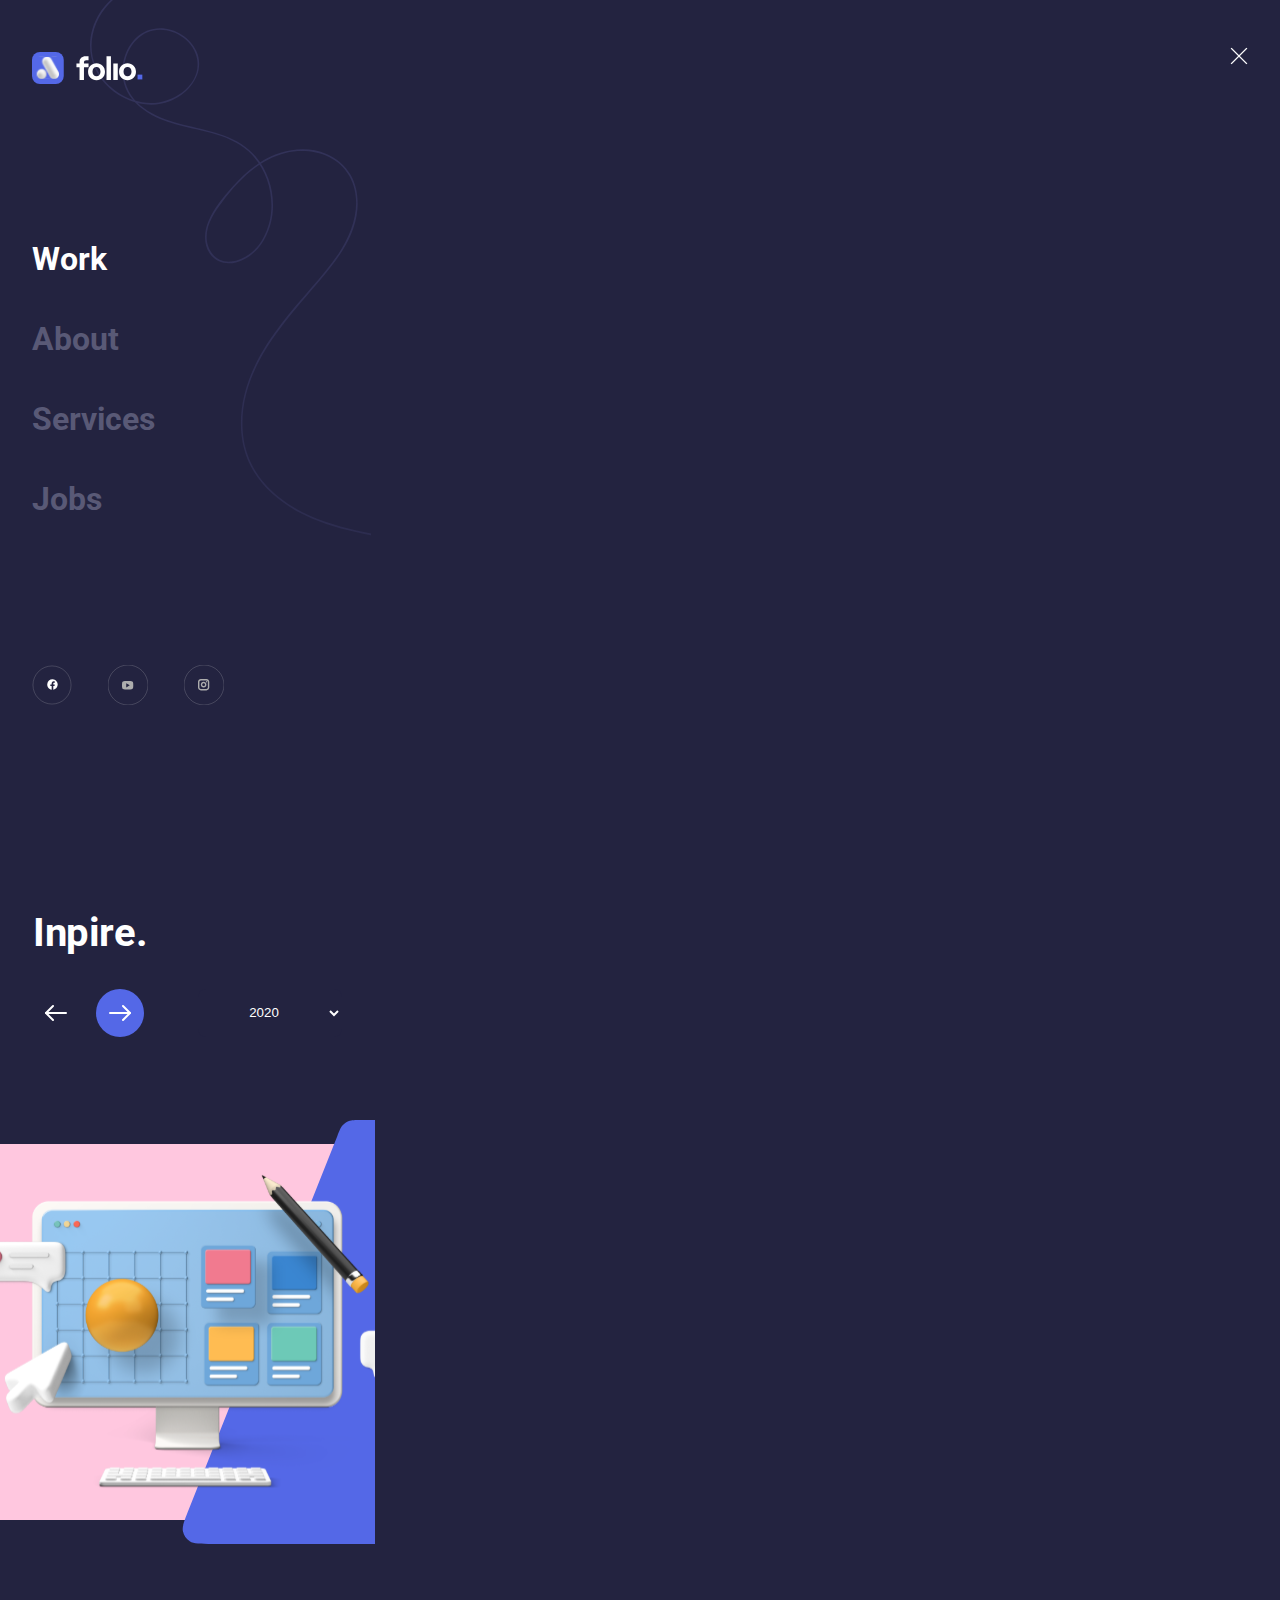
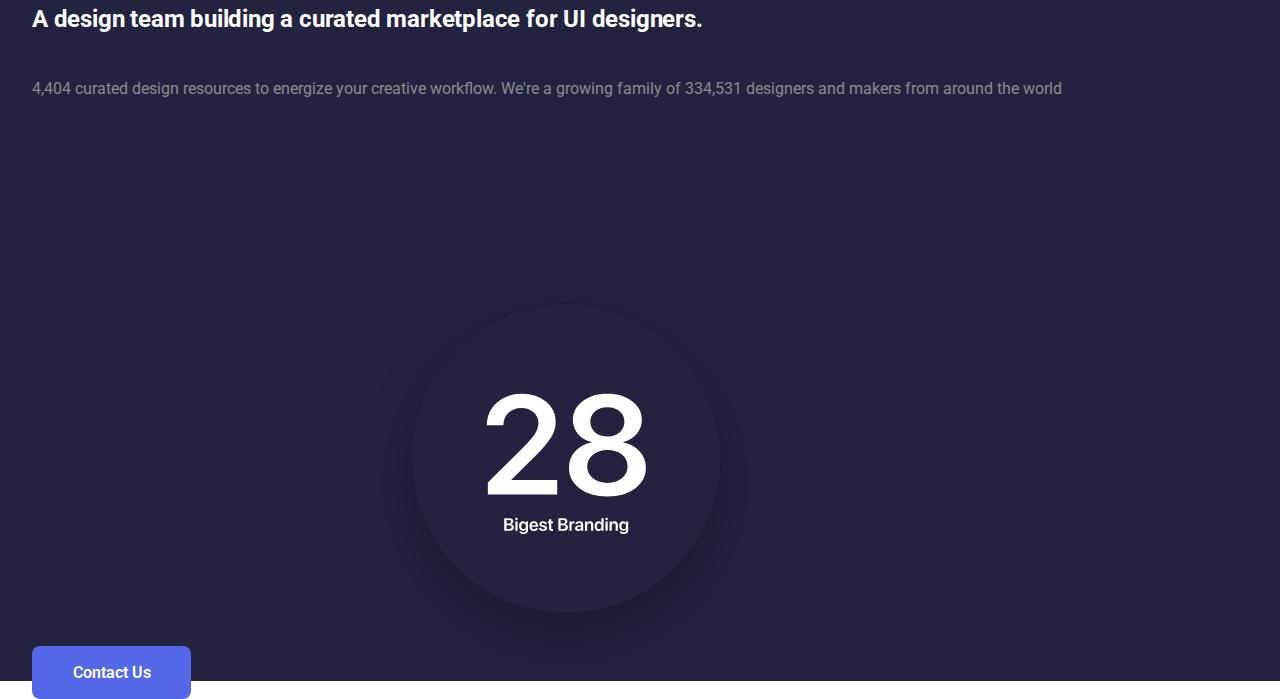
==== commit 39555f73: "Menu-lateral" ====
--- a/index.html
+++ b/index.html
@@ -17,11 +17,27 @@
      <button class="cabecalho__menu"></button>
    </header>
     
+   <nav class="menu-lateral menu-lateral--ativo">
+    <div class="menu-lateral__cabecalho">
+    <img src="assets/img/logo-transparente.svg" alt="Logo Folio" class="menu-lateral__logo">
+    <img src="assets/img/icon-fechar.svg" alt="Fechar" class="menu-lateral--fechar">
+  </div>
+    <a href="#" class="menu-lateral__link menu-lateral__link--ativo">Work</a>
+    <a href="#" class="menu-lateral__link">About</a>
+    <a href="#" class="menu-lateral__link">Services</a>
+    <a href="#" class="menu-lateral__link">Jobs</a>
+    <div class="menu-lateral__icones">
+    <img src="assets/img/icon-facebook-transparente.svg" alt="Facebook" class="menu-lateral__icones-facebook">
+    <img src="assets/img/icon-youtube-transparente.svg" alt="Youtube">
+    <img src="assets/img/icon-instagram-transparente.svg" alt="Instagram" class="menu-lateral__icones-facebook" >
+  </div>
+  </nav>
+
    <main class="corpo">
       <section class="principal">
         <h1 class="principal__texto-principal">Stand Out from The Crowd.</h1>
         <p class="principal__texto-secundario">Agency is a full-service agency, busy designing and building beautiful digital products, brands, and experiences.</p>
-        <a href="#" class="principal__botao">Recent Work</a>
+        <a href="assets/page/erro.html" class="principal__botao">Recent Work</a>
       </section>
        <div class="img_background">
         <img src="assets/img/img_bg_mobile.svg" alt="Monitor" >
@@ -48,6 +64,6 @@
 
       </main>
 
-    
+  <script src="index.js"></script>  
 </body>
 </html>--- a/assets/css/style.css
+++ b/assets/css/style.css
@@ -1,6 +1,7 @@
 @import url(cabecalho.css);
 @import url(principal_home.css);
 @import url(sobre.css);
+@import url(menu_lateral.css);
 
 :root{
     --dark: #232340;
@@ -8,6 +9,7 @@
     --text-light:#606060; 
     --azul:#5468E7;
     --dark-mode:#8B8B8B;
+    --menu-mobile:#595976;
 
     --font-family-padrao: 'Roboto', sans-serif;
 }
